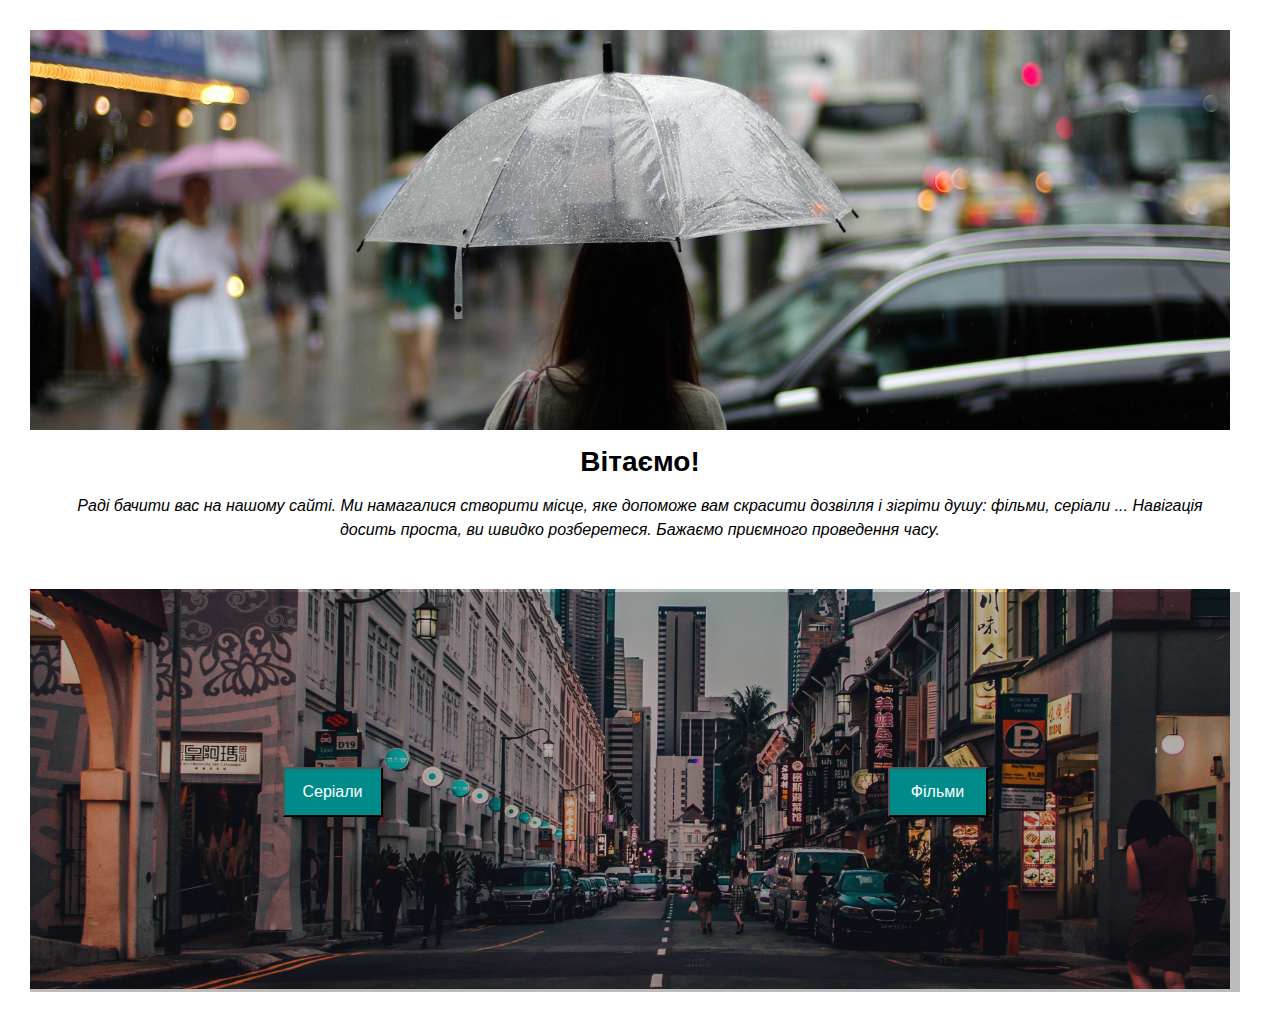
==== index.html @ 60d1c990 "commit" ====
<!DOCTYPE html>
<html>
<head>
      <!-- Required meta tags -->
      <meta charset="utf-8">
      <meta name="viewport" content="width=device-width, initial-scale=1, shrink-to-fit=no">
  
      <!-- Bootstrap CSS -->
      <link rel="stylesheet" href="https://stackpath.bootstrapcdn.com/bootstrap/4.3.1/css/bootstrap.min.css" integrity="sha384-ggOyR0iXCbMQv3Xipma34MD+dH/1fQ784/j6cY/iJTQUOhcWr7x9JvoRxT2MZw1T" crossorigin="anonymous">
<link rel="stylesheet" href="style.css" type="text/css">
<title>Відпочинок</title>
</head>
<body>
<img src='1.png' alt='oo'/>
<h3 class=" btn-lgc; font-weight-bold">Вітаємо!</h3>
<p class="font-italic">Раді бачити вас на нашому сайті. Ми намагалися створити місце, яке допоможе вам скрасити дозвілля і зігріти душу: фільми, серіали ... Навігація досить проста, ви швидко розберетеся. Бажаємо приємного проведення часу.</p>
<div class="btn-group" role="group" aria-label="Basic example">
           <button>
                 <a href="Серіали.html" target="_blank"><div class="d-flex justify-content-center">Серіали</div></a>
           </button> 
            <button>
                 <a href="Фільми.html" target="_blank"><div class="d-flex justify-content-center">Фільми</div></a>
             </button> 
       
 </div>
  <img src="01.png" class="okey"/>
  
    <!-- Optional JavaScript -->
    <!-- jQuery first, then Popper.js, then Bootstrap JS -->
    <script src="https://code.jquery.com/jquery-3.3.1.slim.min.js" integrity="sha384-q8i/X+965DzO0rT7abK41JStQIAqVgRVzpbzo5smXKp4YfRvH+8abtTE1Pi6jizo" crossorigin="anonymous"></script>
    <script src="https://cdnjs.cloudflare.com/ajax/libs/popper.js/1.14.7/umd/popper.min.js" integrity="sha384-UO2eT0CpHqdSJQ6hJty5KVphtPhzWj9WO1clHTMGa3JDZwrnQq4sF86dIHNDz0W1" crossorigin="anonymous"></script>
    <script src="https://stackpath.bootstrapcdn.com/bootstrap/4.3.1/js/bootstrap.min.js" integrity="sha384-JjSmVgyd0p3pXB1rRibZUAYoIIy6OrQ6VrjIEaFf/nJGzIxFDsf4x0xIM+B07jRM" crossorigin="anonymous"></script>
</body>
</html>
---- style.css ----
body {
    background-color:#ffffff;
    }
    button {background: darkcyan; width: 100px; height: 50px;}
    p{
      color:#000000;
      text-align: center;
      margin-left: 50px; margin-right: 50px; margin-top: 15px; margin-bottom: 10px;      
    }
    h1{
      text-align: center;
    }
    h3 {
      color:#000000;
      text-align: center;
      margin-left: 50px; margin-right: 50px; margin-top: 15px; margin-bottom: 10px;
    } 
    h2 {
      color:#000000;
      text-align: center;
      margin-left: 50px; margin-right: 50px; margin-top: 15px; margin-bottom: 10px;
    } 
    div{
      color: #ffffff;
      justify-content: space-around;
      flex-wrap: wrap;
      align-items: center;
    }
    .container {
      background-color: #fff2d9;
      color:#886f4a;
      width: 1510px;
      height: 570px;
      position: absolute; left: 70px; top: 1550px;
    }
    .btn-group{
      background-color: #14121248;
      padding: 0px;
      display: flex;
      height:400px;
      margin-left: 30px; margin-right: 40px; margin-top: 50px; margin-bottom: 10px;
    }
    img{
      width: 1200px; height: 400px; 
      margin-left: 30px; margin-right: 30px; margin-top: 30px;
    }
    .okey{
      width: 1200px; height: 400px;
      margin-left: 30px; margin-right: 30px; margin-top: -450px;
    }
  .wow, .woy, .wo, .www, .wok, .wou{
    width: 800px; height: 400px;
    margin-left: 250px; margin-right: 30px;
  }
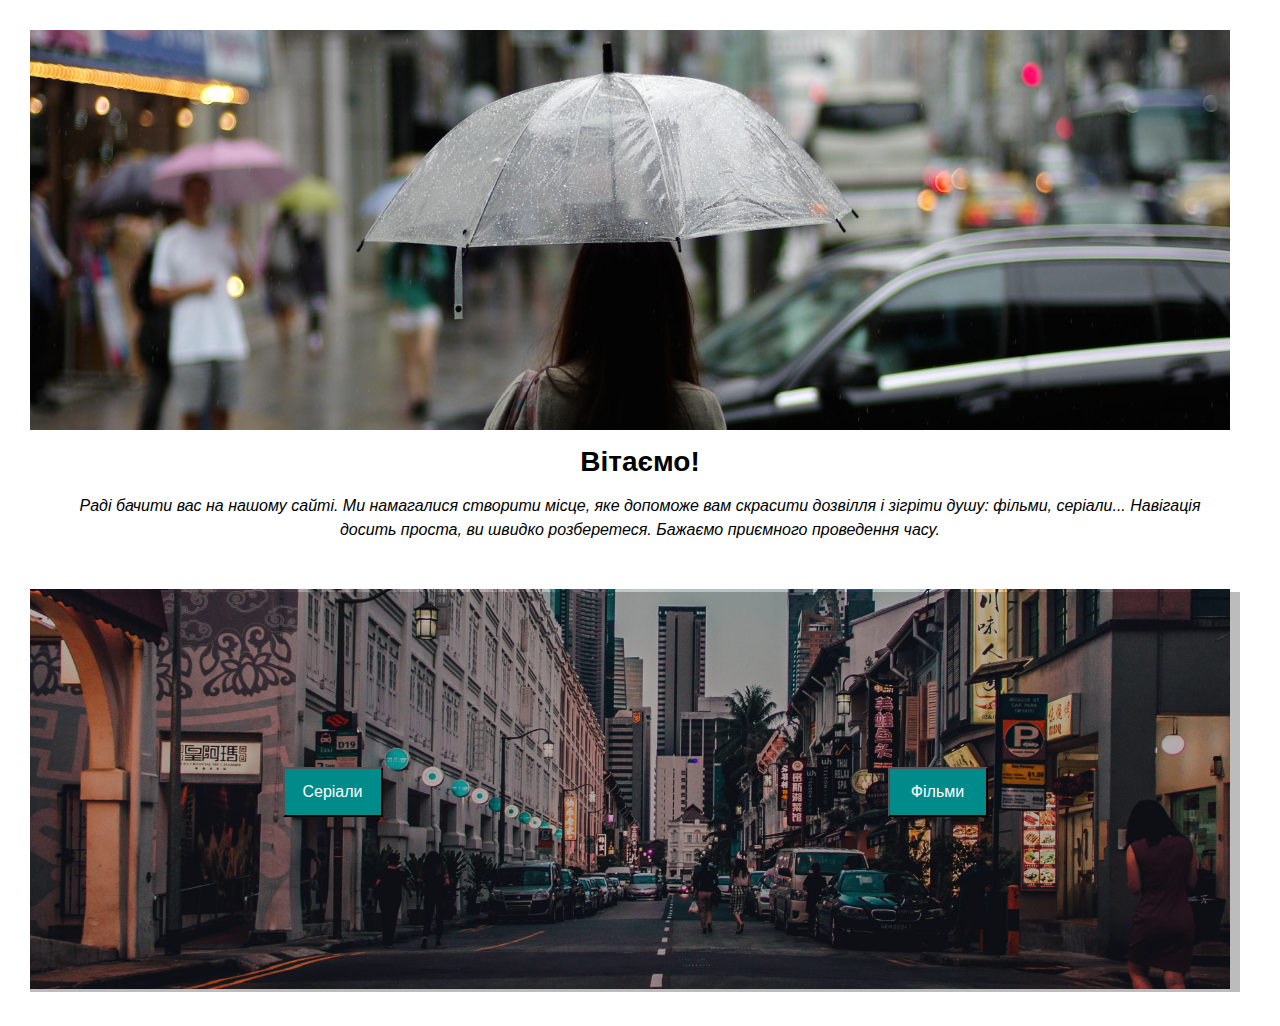
==== commit 3e8974c2: "commit" ====
--- a/index.html
+++ b/index.html
@@ -7,23 +7,23 @@
   
       <!-- Bootstrap CSS -->
       <link rel="stylesheet" href="https://stackpath.bootstrapcdn.com/bootstrap/4.3.1/css/bootstrap.min.css" integrity="sha384-ggOyR0iXCbMQv3Xipma34MD+dH/1fQ784/j6cY/iJTQUOhcWr7x9JvoRxT2MZw1T" crossorigin="anonymous">
-<link rel="stylesheet" href="style.css" type="text/css">
+<link rel="stylesheet" href="css/style.css" type="text/css">
 <title>Відпочинок</title>
 </head>
 <body>
-<img src='1.png' alt='oo'/>
+<img src='Картинки/1.png' alt='oo'/>
 <h3 class=" btn-lgc; font-weight-bold">Вітаємо!</h3>
-<p class="font-italic">Раді бачити вас на нашому сайті. Ми намагалися створити місце, яке допоможе вам скрасити дозвілля і зігріти душу: фільми, серіали ... Навігація досить проста, ви швидко розберетеся. Бажаємо приємного проведення часу.</p>
+<p class="font-italic">Раді бачити вас на нашому сайті. Ми намагалися створити місце, яке допоможе вам скрасити дозвілля і зігріти душу: фільми, серіали... Навігація досить проста, ви швидко розберетеся. Бажаємо приємного проведення часу.</p>
 <div class="btn-group" role="group" aria-label="Basic example">
            <button>
-                 <a href="Серіали.html" target="_blank"><div class="d-flex justify-content-center">Серіали</div></a>
+                 <a href="Страницы/Серіали.html" target="_blank"><div class="d-flex justify-content-center">Серіали</div></a>
            </button> 
             <button>
-                 <a href="Фільми.html" target="_blank"><div class="d-flex justify-content-center">Фільми</div></a>
+                 <a href="Страницы/Фільми.html" target="_blank"><div class="d-flex justify-content-center">Фільми</div></a>
              </button> 
        
  </div>
-  <img src="01.png" class="okey"/>
+  <img src="Картинки/01.png" class="okey"/>
   
     <!-- Optional JavaScript -->
     <!-- jQuery first, then Popper.js, then Bootstrap JS -->
--- a/css/style.css
+++ b/css/style.css
@@ -0,0 +1,54 @@
+     body {
+    background-color:#ffffff;
+    }
+    button {background: darkcyan; width: 100px; height: 50px;}
+    p{
+      color:#000000;
+      text-align: center;
+      margin-left: 50px; margin-right: 50px; margin-top: 15px; margin-bottom: 10px;      
+    }
+    h1{
+      text-align: center;
+    }
+    h3 {
+      color:#000000;
+      text-align: center;
+      margin-left: 50px; margin-right: 50px; margin-top: 15px; margin-bottom: 10px;
+    } 
+    h2 {
+      color:#000000;
+      text-align: center;
+      margin-left: 50px; margin-right: 50px; margin-top: 15px; margin-bottom: 10px;
+    } 
+    div{
+      color: #ffffff;
+      justify-content: space-around;
+      flex-wrap: wrap;
+      align-items: center;
+    }
+    .container {
+      background-color: #fff2d9;
+      color:#886f4a;
+      width: 1510px;
+      height: 570px;
+      position: absolute; left: 70px; top: 1550px;
+    }
+    .btn-group{
+      background-color: #14121248;
+      padding: 0px;
+      display: flex;
+      height:400px;
+      margin-left: 30px; margin-right: 40px; margin-top: 50px; margin-bottom: 10px;
+    }
+    img{
+      width: 1200px; height: 400px; 
+      margin-left: 30px; margin-right: 30px; margin-top: 30px;
+    }
+    .okey{
+      width: 1200px; height: 400px;
+      margin-left: 30px; margin-right: 30px; margin-top: -450px;
+    }
+  .wow, .woy, .wo, .www, .wok, .wou{
+    width: 800px; height: 400px;
+    margin-left: 250px; margin-right: 30px;
+  }